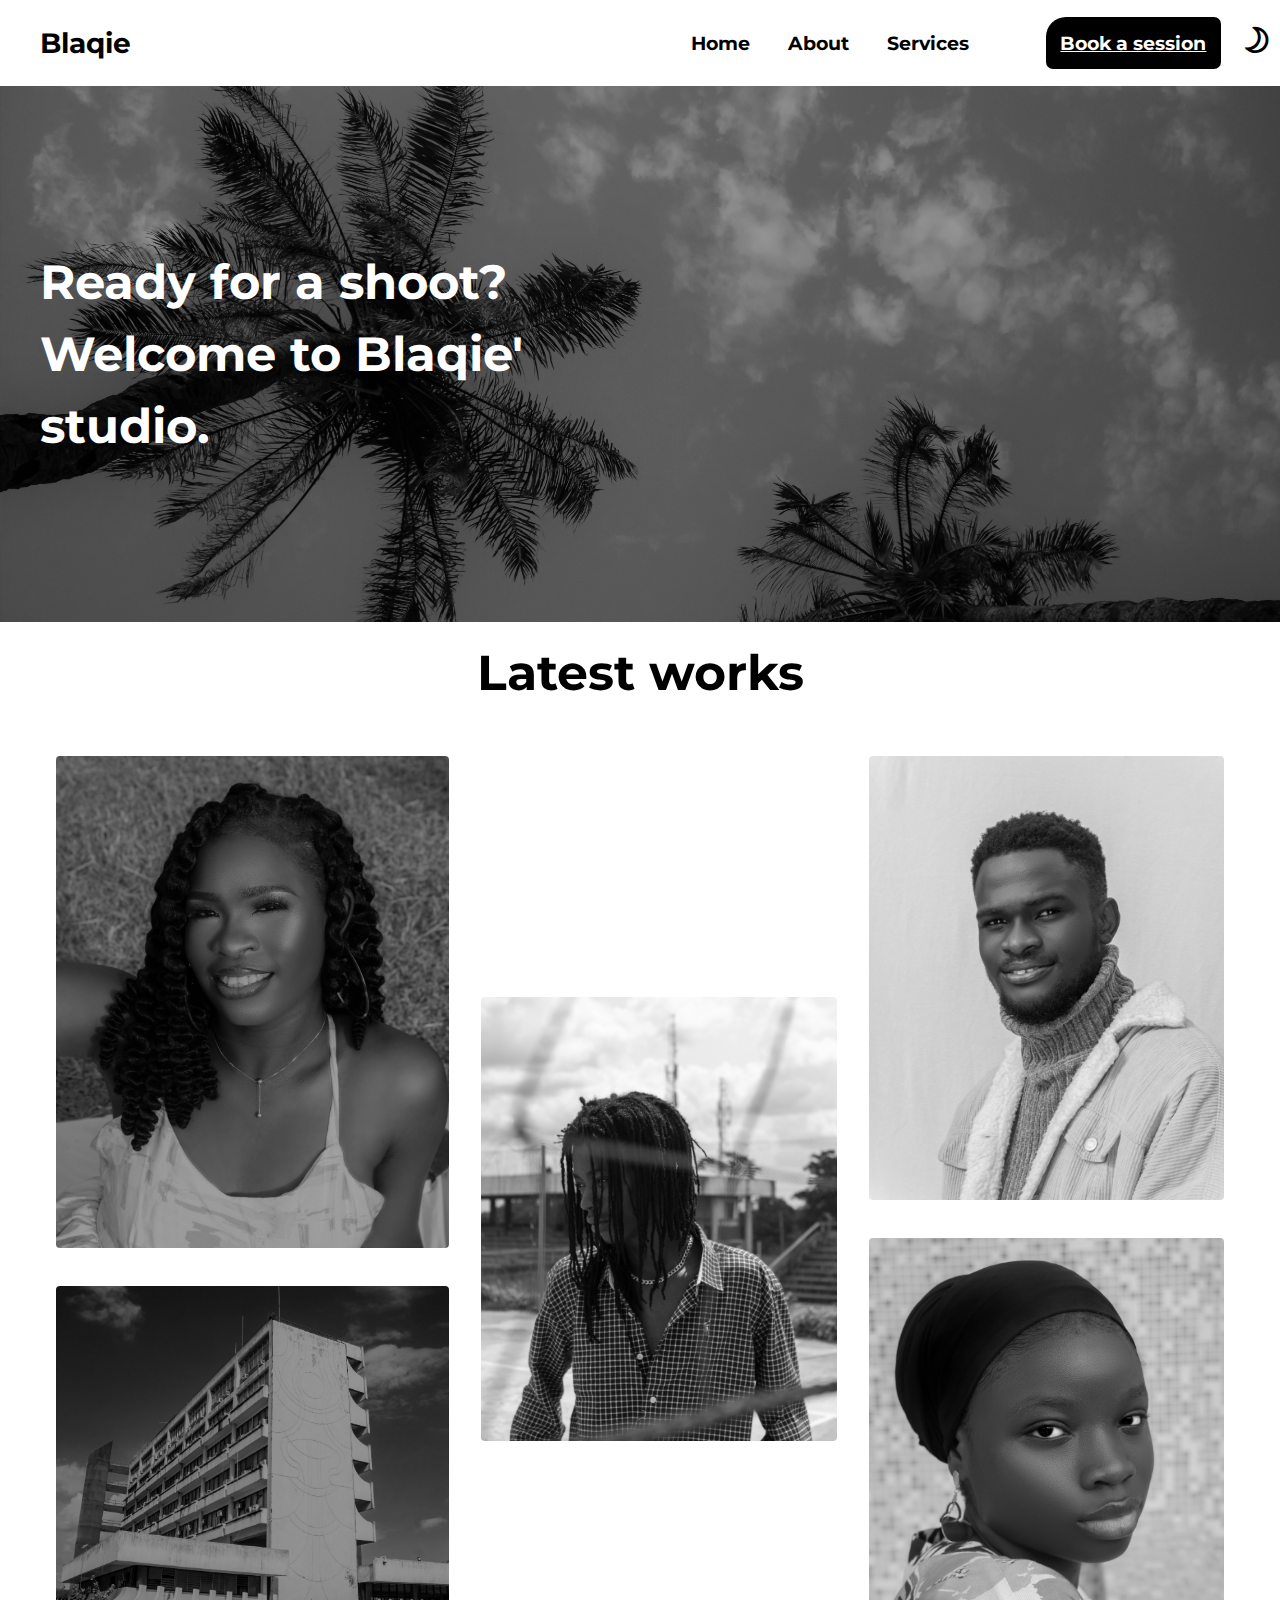
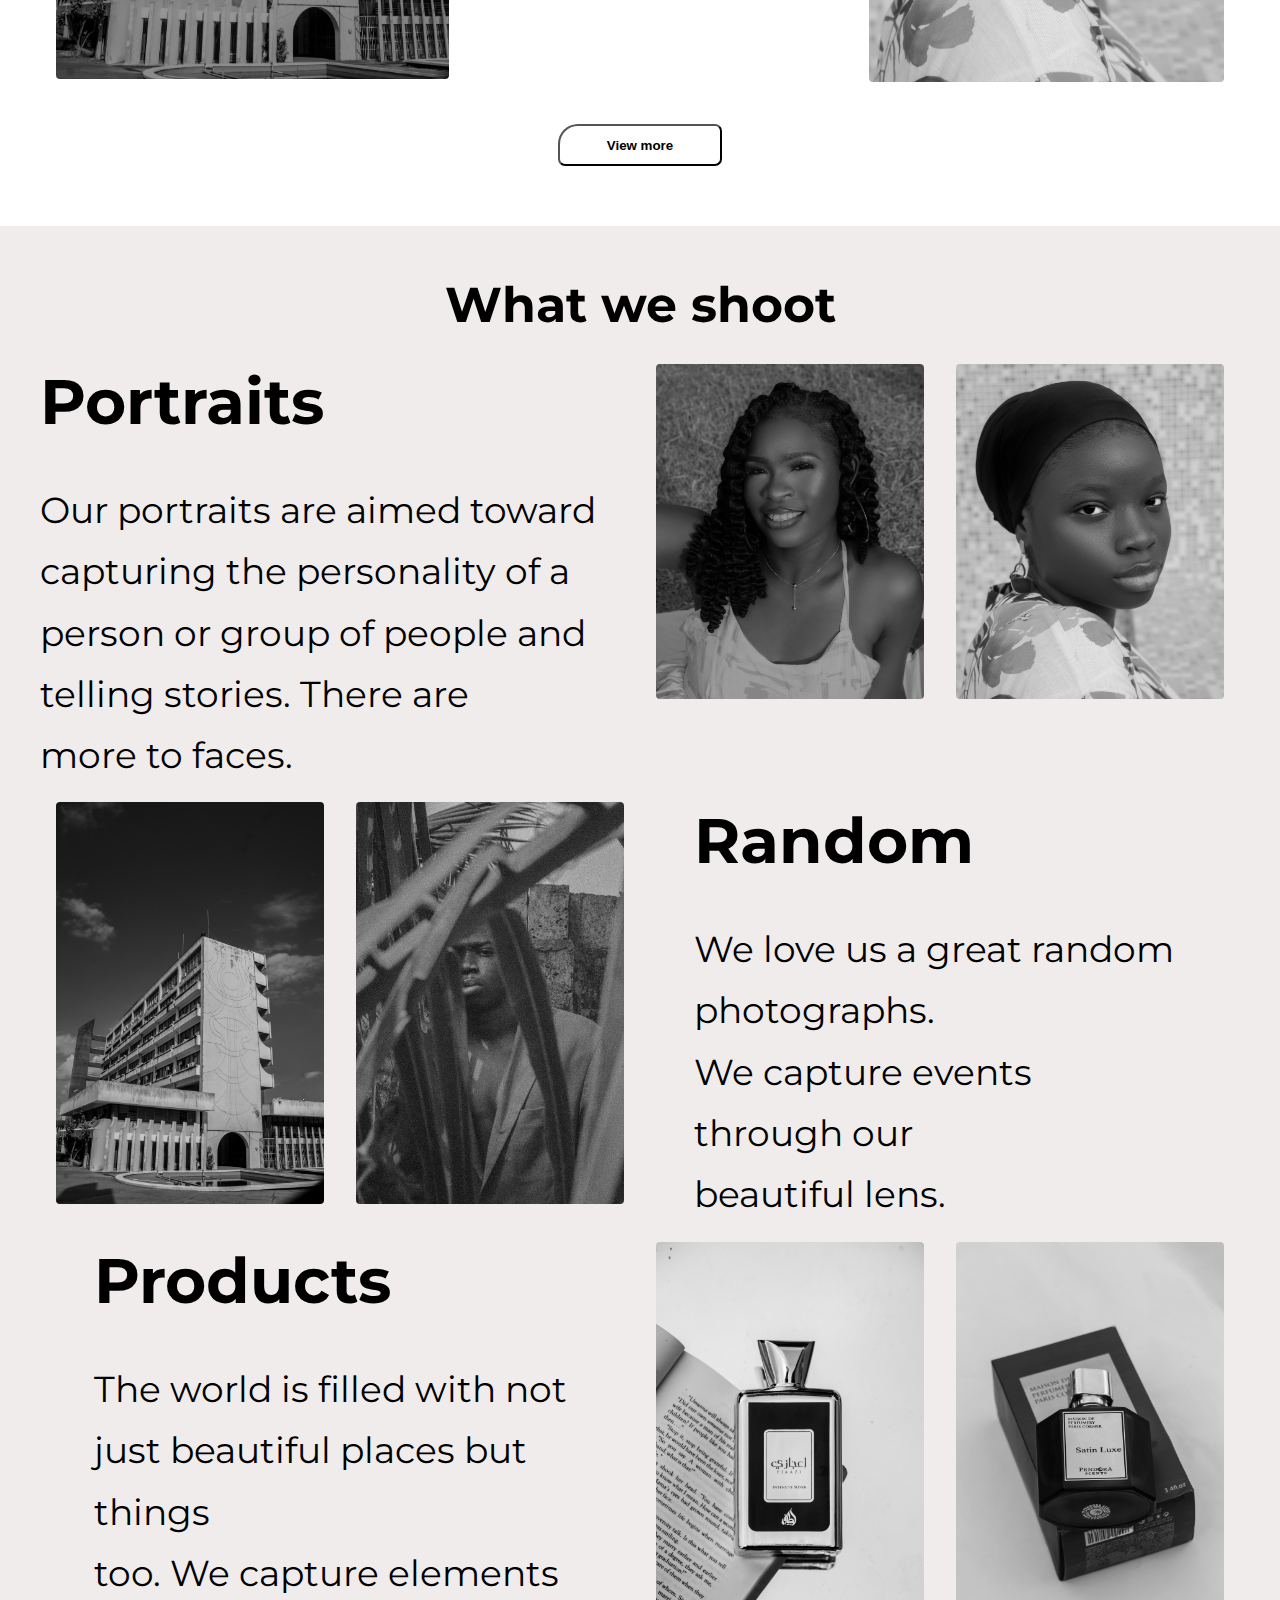
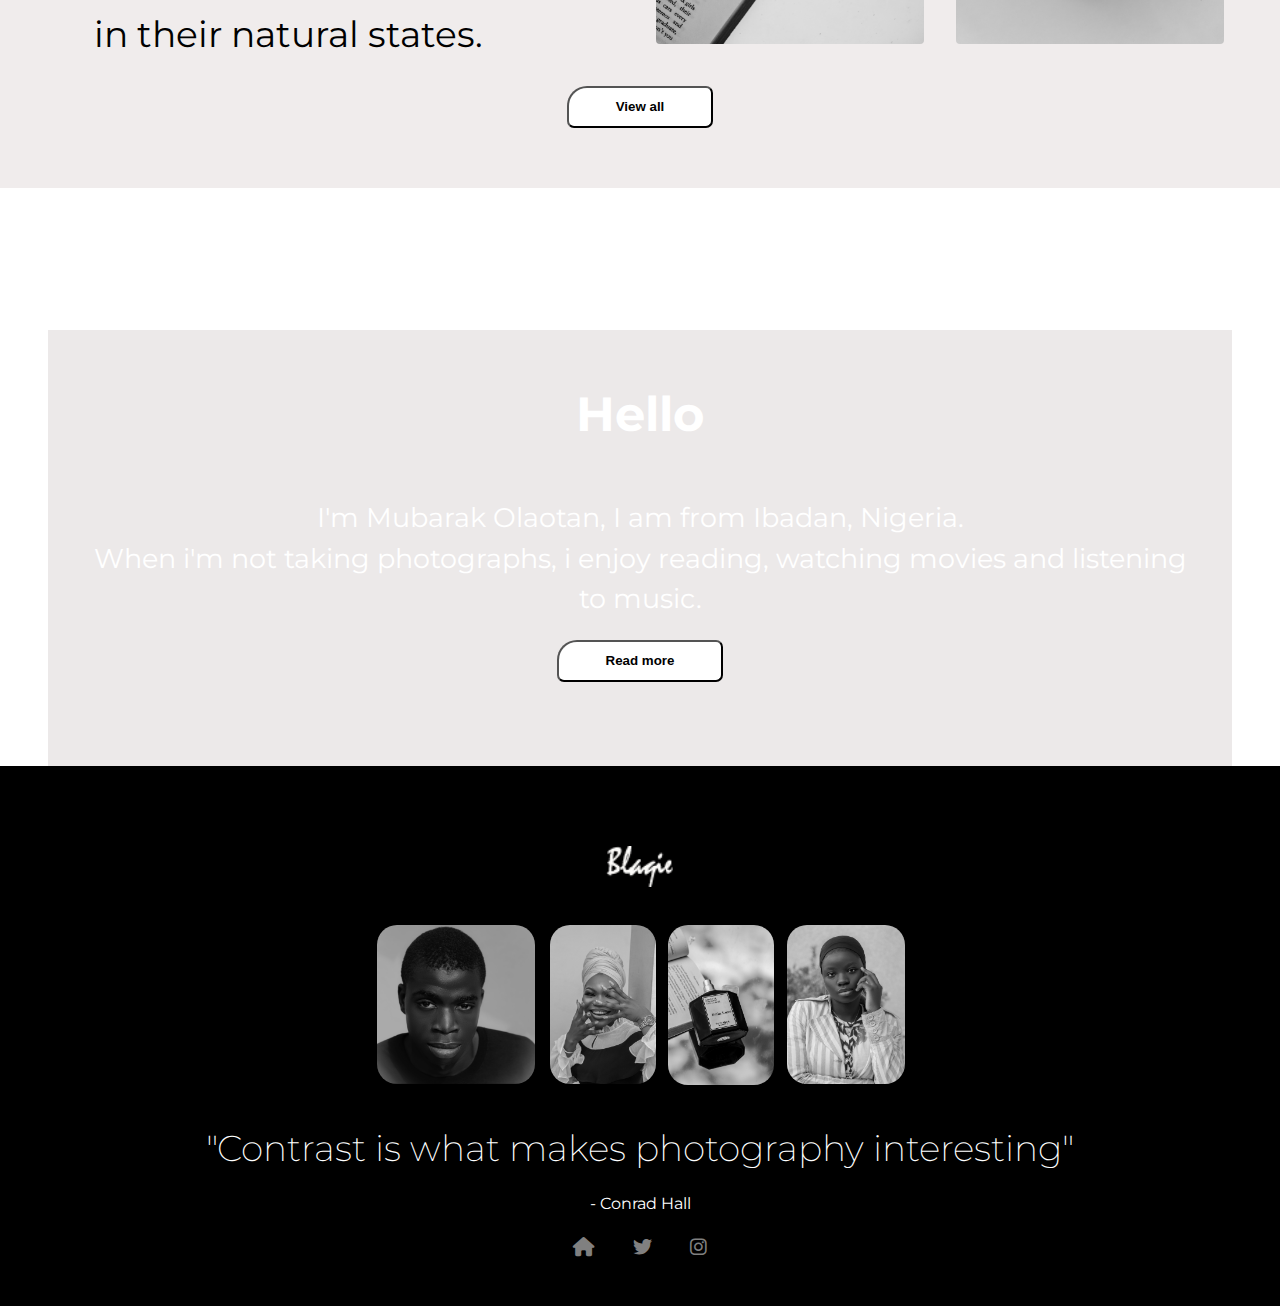
==== index.html @ c57136c0 "Initial commit" ====
<!DOCTYPE html>
<html lang="en">
<head>
    <meta charset="UTF-8">
    <meta http-equiv="X-UA-Compatible" content="IE=edge">
    <meta name="viewport" content="width=device-width, initial-scale=1.0">
    <title>Blaqie Photography</title>

 
    <link rel="preconnect" href="https://fonts.googleapis.com">
   
    <link rel="preconnect" href="https://fonts.gstatic.com" crossorigin>

    <link rel="stylesheet" href="https://fonts.googleapis.com/css2?family=Material+Symbols+Outlined:opsz,wght,FILL,GRAD@48,200,0,0" />

    <!-- Google font: Monteserat -->
   
    <link href="https://fonts.googleapis.com/css2?family=Montserrat:ital,wght@0,400;1,300&display=swap" rel="stylesheet">

    <!-- Animate CSS file -->
  <link rel="stylesheet" href="https://cdnjs.cloudflare.com/ajax/libs/animate.css/4.1.1/animate.min.css">

    <!-- Magnific pop css file -->
    <link rel="stylesheet" href="./Vendor/Magnific-Popup-master/dist/magnific-popup.css">

    <!-- Fontawesome CSS file -->
    <link rel="stylesheet" href="all.min.css">

   <!-- Custom css file -->
    <link rel="stylesheet" href="main.css">

    <!-- Custom JS file -->
    <script src="./js/main.js" defer></script>



</head>
<body id="body">

    <div class="container">
        <div class="navbar">
            <div class="flex">
                <div class="logo">
                    <h3>Blaqie</h3>
                </div>
                <nav id="nav" class="hide">
                    <div class="links" id="links">
                        <li><a id="home" class="links-a" href="#">Home</a></li>
                        <li><a id="about" class="links-a" href="#about">About</a></li>
                        <li><a id="service" class="links-a" href="#services">Services</a></li>
                        <li><a id="contact" class="links-a" href="contact.html">Book a session</a></li>
                        <li class="book-session links-a"><a href="contact.html">Book a session</a></li>
                  </div>
                </nav>
                <div class="sm-link">
                    <span class="menu-icon material-symbols-outlined" onclick="myFunction()">
                        menu
                        </span>
                    <span class="material-symbols-outlined close-icon">
                        close
                        </span>
                
            </div>
            <div class="toggle-theme">
                <i class="fa-regular fa-moon moon-icon" onclick="darkMode()" ></i>
                                  
            </div>
            </div>
            </div>

        <section class="section-1">
            <div class="text">
                <h1 class="animate__animated animate__pulse animate__infinite">Ready for a shoot?</h1>
                <h1>Welcome to <span style="color: rgb(255, 255, 255);">Blaqie'</span></h1>
                <h1>studio.</h1>
            </div>
        </section>

        <section class="section-2">
            <div class="title-text">
                <h3>Latest works</h3>
            </div>
            <div class="work-flex grid">
                <div class="first-frame">
                    <div class="frame-1">
                        <a class="text-popup-link" href="./img/Blaq100 (2).jpg"><img src="img/Blaq100 (2).jpg" alt="" class="first-img"></a>
                    </div>
                    <div class="frame-2">
                        <a class="text-popup-link" href="./img/BLAQ-13 (2).jpg"><img src="./img/BLAQ-13 (2).jpg" alt="" class="first-img"></a>
                    </div>
                </div>
                <div class="second-frame">
                    <div class="frame-1">
                        <a class="text-popup-link" href="./img/IMG_9856-Edit-bw.jpg"><img src="img/IMG_9856-Edit-bw.jpg" alt="" class="first-img"></a>
                    </div>
                </div>
                <div class="third-frame">
                    <div class="frame-1">
                        <a class="text-popup-link" href="./img-2/niyi-crop.jpg"><img src="./img-2/niyi-crop.jpg" alt="" class="first-img"></a>
                    </div>
                    <div class="frame-2">
                        <a class="text-popup-link" href="./img/IMG_9786 (2).jpg"><img src="img/IMG_9786 (2).jpg" alt="" class="first-img"></a>
                    </div>
                </div>
            </div>
            <a target="_blank" href="https://blaqie.mypixieset.com/clients/"><button class="viewmore-btn">
                View more
            </button></a>
         </section>

        <div>
            <section class="section-3" id="services">
                <div class="title-text">
                    <h3>What we shoot</h3>
                </div>
                <div class="categories">
                    <div class="category portrait">
                        <div class="category-flex">
                            <div class="category-text">
                                <div class="category-title"><h3>Portraits</h3></div>
                                <div class="category-main-text">
                                    <p>Our portraits are aimed toward capturing the personality of a <br> person or group of people and telling stories. There are <br> more to faces.</p>
                                </div>
                            </div>
                            <div class="category-images">
                                <div>
                                    <a class="text-popup-link" href="./img/Blaq100 (2).jpg"><img src="img/Blaq100 (2).jpg" alt="" class="first-img"></a>
                                </div>
                                <div>
                                    <a class="text-popup-link" href="img/IMG_9786 (2).jpg"><img src="img/IMG_9786 (2).jpg" alt="" class="first-img"></a>
                                </div>
                            </div>
                        </div>
                    </div>
    
                    <div class="category weddings">
                        <div class="category-flex">
                            <div class="category-images">
                                <div>
                                    <a class="text-popup-link" href="./img-2/OAU.jpg"><img src="./img-2/OAU.jpg" alt="" class="first-img"></a>
                                    
                                </div>
                                <div>
                                    <a class="text-popup-link" href="./img-2/Zeem.jpg"><img src="./img-2/Zeem.jpg" alt="" class="first-img"></a>
                                </div>
                            </div>
    
                            <div class="category-text">
                                <div class="category-title"><h3>Random</h3></div>
                                <div class="category-main-text">
                                    <p>We love us a great random photographs.<br> We capture events through our <br> beautiful lens.</p>
                                </div>
                            </div>
                           
                        </div>
                    </div>
    
                    <div class="category nature">
                        <div class="category-flex">
                            <div class="category-text">
                                <div class="category-title"><h3>Products</h3></div>
                                <div class="category-main-text">
                                    <p>The world is filled with not just beautiful places but things <br> too. We capture elements in their natural states.</p>
                                </div>
                            </div>
                            <div class="category-images">
                                <div>
                                    <a class="text-popup-link" href="img-2/pp.jpg"><img src="img-2/pp.jpg" alt="" class="first-img"></a>
                                </div>
                                <div>
                                    <a class="text-popup-link" href="img-2/x.jpg"><img src="img-2/x.jpg" alt="" class="first-img"></a>
                                </div>
                            </div>
                        </div>
                    </div>
                </div>
               <div class="view-btn">
               <a target="_blank" href="https://blaqie.mypixieset.com/portfolio/"> <button class="viewmore-btn">
                View all
            </button></a>
               </div>
             </section>
        </div>

         <section class="section-4" id="about">
            <div class="about-title">
                    <div class="about-title-text">
                        <h3>About</h3>
                    </div>
                </div>
           <div class="container-flex">
            <div class="about-container">
                
                <div class="about-body">
                    <div class="about-body-header">
                        <h1>Hello</h1>
                    </div>
                    <div class="about-body">
                        <p>I'm Mubarak Olaotan, I am from Ibadan, Nigeria.</p>
                        <p>When i'm not taking photographs, i enjoy reading, watching movies and listening to music.</p><span id="dots"></span><span id="more"><p>I started my photgraphy journey in 2017, using mobile devices as my photography tool.</p>
                        <p>I believe in perfect simplicity and a high will to improve my photography skils, my interests are in Portrait, Events, Landscape and Creative Photography.</p>
                        <p class="para-ending"></p>
                        <p class="blaq">Bb.</p></span>
                        <button onclick="readMore()" id="myBtn">Read more</button>
                        
                    </div>
                </div>
            </div>
           </div>
         </section>

         <footer id="footer">
            <div class="footer-logo-div">
                <img src="img/logo.png" alt="" class="footer-logo">
               </div>
             <div class="wrapper">
                <div class="footer-img-flex">
                    <div><img src="img/Blaq (2).jpg" alt=""></div>
                    <div><img src="./img-2/lade.jpg" alt=""></div>
                    <div><img src="./img-2/pp-3.jpg" alt=""></div>
                    <div><img src="./img-2/reedah.jpg" alt=""></div>
                </div>
             </div>
             <div class="footer-text">
                <h2>"Contrast is what makes photography interesting"</h2>
                <p>- Conrad Hall</p> 
             </div>
             <div class="footer-links">
                <li><a href="#"><i class="fa-solid fa-house"></i></a></li>
                <li><a href="https://twitter.com/blaqboiiii"><i class="fa-brands fa-twitter"></i></a></li>
                <li><a href="https://www.instagram.com/holas_gram/"><i class="fa-brands fa-instagram"></i></a>
                </li>
                    
                   
                    
                
            </div>
          

         </footer>
    </div>

<!-- Jquery JS file -->
<script src="./js/jquery.3.6.1.js"></script>

<!-- Magnific JS file -->
<script src="./Vendor/Magnific-Popup-master/dist/jquery.magnific-popup.min.js"></script>


</body>
</html>
---- main.css ----
:root {
    --logo-font : ;
    --links-font : 1em;
    --h1-font : 3em; 
    --line-height-h1 : 1.5;
    --h2-font : 2.25em;
    --h3-font : 1.75em;
    --headings : ;
    --main-text-font :1em ;
    --main-text-line-height : 1.375em;

    --logo-font-mb : ;
    --links-font-mb : 1em;
    --h1-font-mb : 2.2em;
    --line-height-h1-mb: 1.35em;
    --h2-font-mb : 1.625em;
    --h3-font-mb: 1.6em;
    --headings-mb : ;
    --main-text-mb : 1em;
    --main-text-height-mb : 1.25em;

    --font-family : 'Source Sans Pro', sans-serif;

}


*{
    box-sizing: border-box;
    margin: 0;
    padding: 0;
}



/* ...fonts... */

h1 {
    font-size: var(--h1-font);
    line-height: var(--line-height-h1);
}

h2 {
    font-size: var(--h2-font);
}

h3 {
    font-size: var(--h3-font);
}


/* ..End of fonts */

img {
    border-radius: 20px;
}


body {
    font-family: 'Montserrat', sans-serif;
    font-size: var(--main-text-font);
    line-height: var( --main-text-line-height);
}

.logo a {
    color: black;
    text-decoration: none;
}

.container {
    position: relative;
}

.flex {
    display: flex;
    justify-content: space-between;
    padding: 2em 2.5em;
}

.sm-link {
    display: none;
}

.menu-icon {
    font-weight: 700;
}

.close-icon {
    display: none;
}

.links {
    display: flex;
    list-style: none;
    font-size: 1.2em;
    font-weight: 700;
}

.links li {
    padding: 0 1em;
}

.links-a {
    text-decoration: none;
    color: black;
}

.links a:hover {
    color: rgb(199, 190, 190);
}

#contact {
    display: none;
}

.book-session a {
    background-color: black;
    color: white;
    padding: .75em;
    border-radius: 7px;
    border-top-left-radius: 20px;
    transition: all .5s ease-out;
}

.book-session a:hover {
    background-color: rgb(255, 255, 255);
    border: 1px solid black;
    color: black;
}

button {
    background-color: white;
    color: black;
    padding: .85em 3.5em;
    margin: 1.5em 0;
    border-radius: 7px;
    border-top-left-radius: 20px;
    font-weight: bolder;
    cursor: pointer;
    transition: all .3s ease-in;
}

button:hover {
    background-color: black;
    color: white;
}

.toggle-theme {
    position: absolute;
    top: 33px;
    right: 10px;
    cursor: pointer;
}

.moon-icon {
    font-size: 30px;
    transform: rotate(-140deg);
    position: relative;
    top: -8px;
}

.moon-icon:hover {
    color: rgb(199, 190, 190);
}

.section-1 {
    background: url(img/11\ \(2\).jpg);
    background-size: cover;
    background-attachment: fixed;
    padding: 10em 0;
    line-height: 2;
    color: white;
}

.section-1 .text {
    margin-left: 2.5em;
}

.section-2 {
    text-align: center;
    margin: 2.5em;
}

.title-text {
    margin-bottom: 2em;
    margin-top: 1em;
    text-align: center;
    font-size: var(--h3-font);
}

.section-2 img {
    max-width: 100%;
    padding: 1em;
}

.second-frame {
    display: flex;
    flex-direction: column;
    justify-content: center;
    align-items: center;
}

.work-flex {
    display: flex;
}

.section-2 .grid a:hover img{
    filter: brightness(1.1) drop-shadow(1px 8px 30px #b8b4b4);
}


.section-3 {
    background: rgb(240, 236, 236);
    padding: 2.5em;
}


.section-3 .title-text {
    margin-top: 1em;
    margin-bottom: 2rem;
    text-align: center;
}

.category-flex {
    display: grid;
    grid-template-columns: repeat(2, 50%)
}


.category-text {
    display: flex;
    flex-direction: column;
    justify-content: center;
    line-height: 1.7;
    font-size: var(--h2-font);
}


.weddings .category-text, 
.nature .category-text {
    padding: 0 1.5em;
}


.category-title {
    padding-bottom: .7em;
}


.section-3 img {
    width: 100%;
    padding: 1em;
    object-fit: scale-down;
}


.category-images {
    display: flex;
}


.section-3 .category-images a:hover img{
    filter: brightness(1.1) drop-shadow(1px 8px 30px #b8b4b4);
}


.view-btn {
    text-align: center;
}

/* Start About Me*/


section.section-4 {
    background: url(./img/Screenshot\ 2022-04-10\ 001632.png) no-repeat;
    background-size: cover;
    background-attachment: fixed;
    color: white;
    text-align: center;
}


.about-title-text {
    margin-bottom: 2em;
    padding-top: 4rem;
    text-align: center;
    font-size: var(--h3-font);
    color: white;
}


.about-container {
    background-color: #9283832d;
    margin-left: 3rem;
    margin-right: 3rem;
}

.about-body-header {
    padding: 1rem;
}

.about-body {
    padding: 2rem 1rem; 
}

.about-body p {
    font-size: 1.7em;
    line-height: 1.5;
    font-weight: normal;
}

.blaq {
    margin-top: 2rem;
}

#more {display: none;}

/*End About*/


footer {
    text-align: center;
    background: black;
    color: rgb(88, 88, 88);
    padding: 3em;
}

.wrapper {
    margin: 2em 20em;
}


footer img {
    width: 90%;
}

.footer-img-flex {
    display: flex;
}


.footer-links {
    display: flex;
    list-style: none;
    font-size: 1.2em;
    justify-content: center;
    font-weight: 500;
}

.footer-links li {
    padding: 0 1em;
}


.footer-links a{
    text-decoration: none;
    color: grey; 
}

.footer-links a:hover {
    color: rgb(255, 255, 255);
}

.footer-text {
    color: white;
    margin-bottom: 20px;
    margin-top: 30px;
    line-height: 1.4;
}

.footer-text h2{
    font-weight: 200;
}

.footer-text p{
    padding-top: 20px;
}


.footer-logo {
    width: 100px;
    margin-top: 2rem;
}




/* Start Contact Section */

.hero-section {
    margin: 200px 200px;
}

.contact-flex {
    display: flex;
    
}

.contact-heading {
    margin-top: 3rem;
    margin-right: 3.5rem;
}

.hero-section .hero-text h1{
    font-size: 70px;
}

.contact-heading h4 {
    font-size: 25px;
    font-weight: 500;
}

.contact-info {
    margin-top: 1rem;
}

.contact-info p {
    font-size: 35px;
    font-weight: 400;
    text-decoration: underline;
}

.contact-info a{
    color: black;
}

.contact-info p a:hover{
    color: rgb(141, 136, 136);}


/* End Contact Section */

/* Start Dark Mode */

.dark-body {
    background: url(img/Blaq-40.jpg);
    background-attachment: fixed;
    color: white;
    font-family: 'Montserrat', sans-serif;
    font-size: var(--main-text-font);
    line-height: var( --main-text-line-height);
    transition: all .6s ease-in;
}

.dark-section-3 {
    background: rgba(240, 236, 236, 0.24);
    padding: 2.5em;
}

.dark-category-text {
    font-size: .7em;
    line-height: 1;
    color: black;
}


.dark-li-a {
    text-decoration: none;
    color:white
}

/* End Dark Mode */




/* Media Queries */


@media only screen and (max-width: 600px) {
    
    h1 {
        font-size: var(--h1-font-mb);
        line-height: var(--line-height-h1-mb);
    }
    
    h2 {
        font-size: var(--h2-font-mb);
    }
    
    h3 {
        font-size: var(--h3-font-mb);
        line-height: 1em;
    }

    p {
        font-size: 1.7em;
        line-height: var(--main-text-line-height);
    }
   

    .footer-links li {
        padding: .4em ;
    }

    .footer-img-flex {
        display: none;
    }

    button {
        padding: .6em 1.5em;
    }

    .work-flex {
        display: flex;
        flex-direction: column;
    }

    .category-flex {
        display: block;
    }

    .section-3 .portrait {
        border-bottom: 1px solid rgb(43, 42, 42);
       
    }

    .section-3 .nature {
        border-top: 1px solid rgb(43, 42, 42);
        margin-top: 1rem;
        padding-top: .5rem;
    }

    .about-body p {
        font-size: .9em;
        line-height: 1.5;
        font-weight: normal;  
    }

    .about-container {
        margin: 1rem 1rem 0 1rem;
    }

    .footer-logo {
        width: 60px;
        margin-top: 2rem;
    }

    .moon-icon {
        font-size: 15px;
        transform: rotate(-140deg);
    }

    .category-text .category-title h3 {
        font-size: 2.5em;
    }

    .section-3 .title-text {
        margin-top: 0;
    }

}



@media only screen and (max-width: 768px) {
   
    body {
        font-family: 'Montserrat', sans-serif;
        background-attachment: fixed;
        color: black;
    }

    .category-text {
        font-size: .7em;
        line-height: 1;
        color: black;
    }

    .section-3 {
        background: rgba(240, 236, 236, 0.24);
        padding: 2.5em;
    }


    .links {
        display: none;
        padding-top: 70px;
        padding-left: 50px;
     }
 
 
    .links li {
         padding: 0;
         color: black;
         padding: 5px 0;
    }
 

    .book-session a {
       display: none;
    }

    #contact {
        display: block;
    }
 
    .sm-link {
         display: block;
         position: relative;
         bottom: 0px;
         cursor: pointer;
     }

 .moon-icon {
        font-size: 20px;
        transform: rotate(-140deg);
        position: relative;
        top: 0px;
    }


    /* Start nav mobile */

    nav {
        width: 100%;
        height: 100vh;
        background-color: #000000;
        display: flex;
        flex-direction: column;
        justify-content: center;
        position: fixed;
        top: 0;
        left: 0;
   }

    .hide {
        visibility: hidden;
    }

    /* End nav mobile */


    /* Start Contact Section */

    
    .hero-section {
        margin-left: 2rem;
        margin-right: 2rem;
        margin-top: 5rem;
        margin-bottom: 3rem;
    }

    .hero-text {
        margin-top: 3rem;
    }

    .contact-flex {
        display: flex;
        flex-direction: column;
        
    }

    .contact-heading {
        margin-top: 1rem;
        margin-right: .5rem;
    }

    .hero-section .hero-text h1{
        font-size: 30px;
    }

    .hero-contacts {
        margin-top: 3rem;
    }

    .contact-heading h4 {
        font-size: 10px;
        font-weight: 300;
    }

    .contact-info {
        margin-top: 0;
    }

    .contact-info p {
        font-size: 15px;
        font-weight: 200;
        text-decoration: underline;
    }


    .contact-info p a:hover{
        color: rgb(141, 136, 136);}


    /* End Contact Section */

}




@media only screen and (min-width: 601px) and (max-width: 1200px) {
    h1 {
        font-size: 2.5em;
        line-height: 1.3;
    }

    h2 {
        font-size: 1.9em;
    }

    h3 {
        font-size: 1.5em;
    }

    .category-text {
        font-size: 1.1em;
    }

    .category-text .category-main-text p{
        line-height: 1.5;
    }

    .footer-img-flex {
        display: none;
    }
}
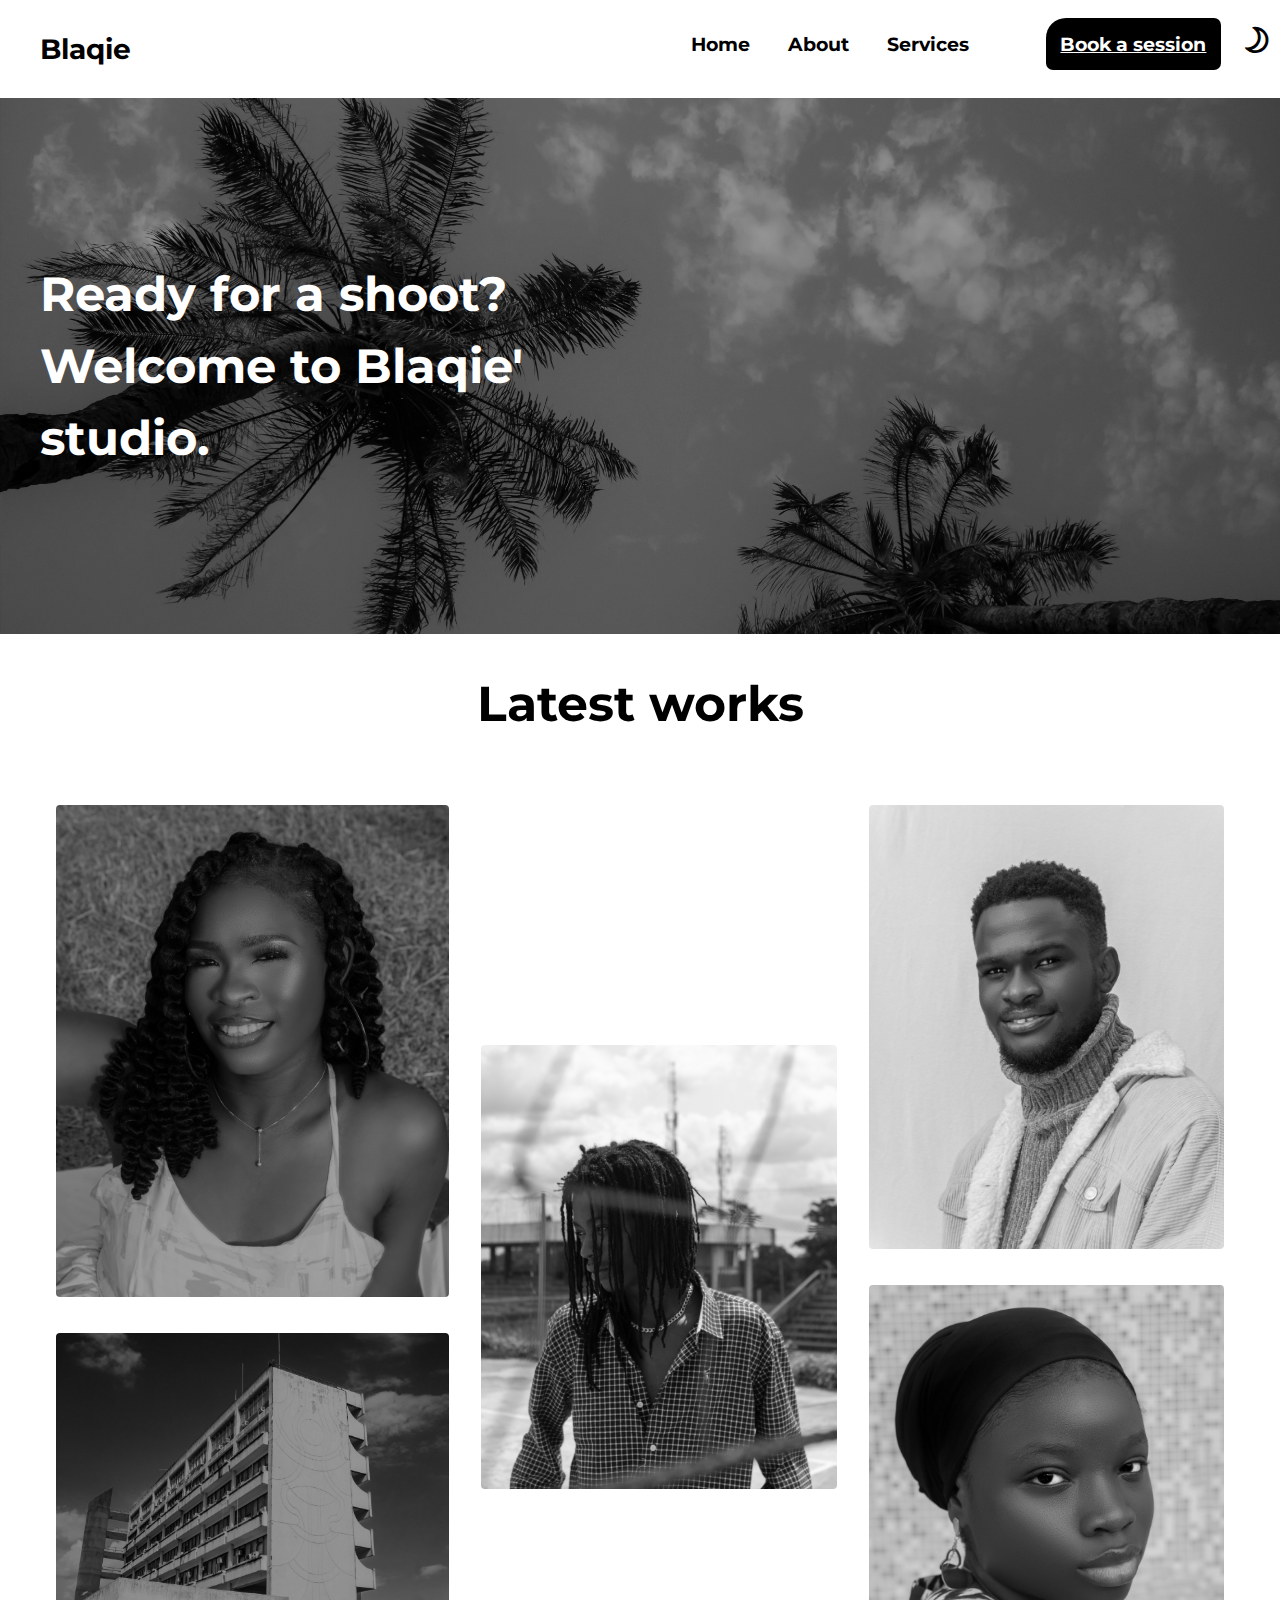
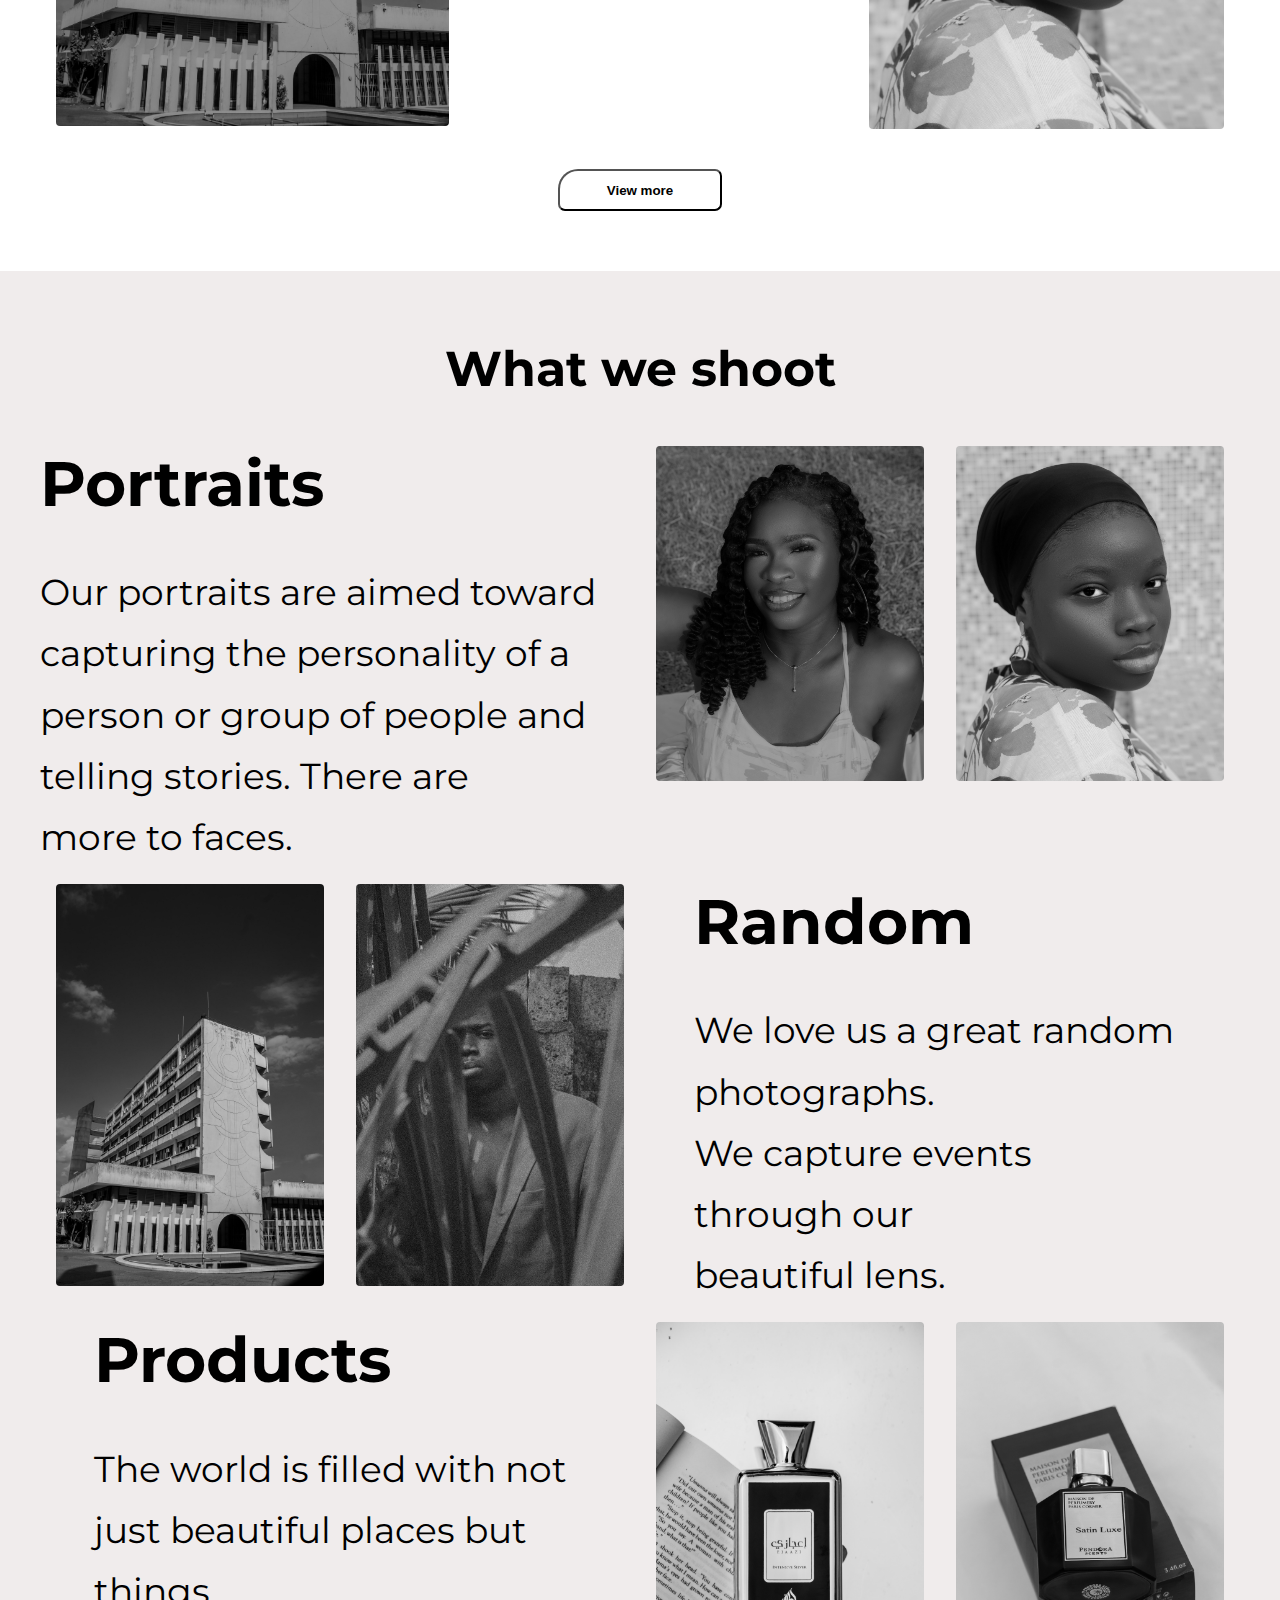
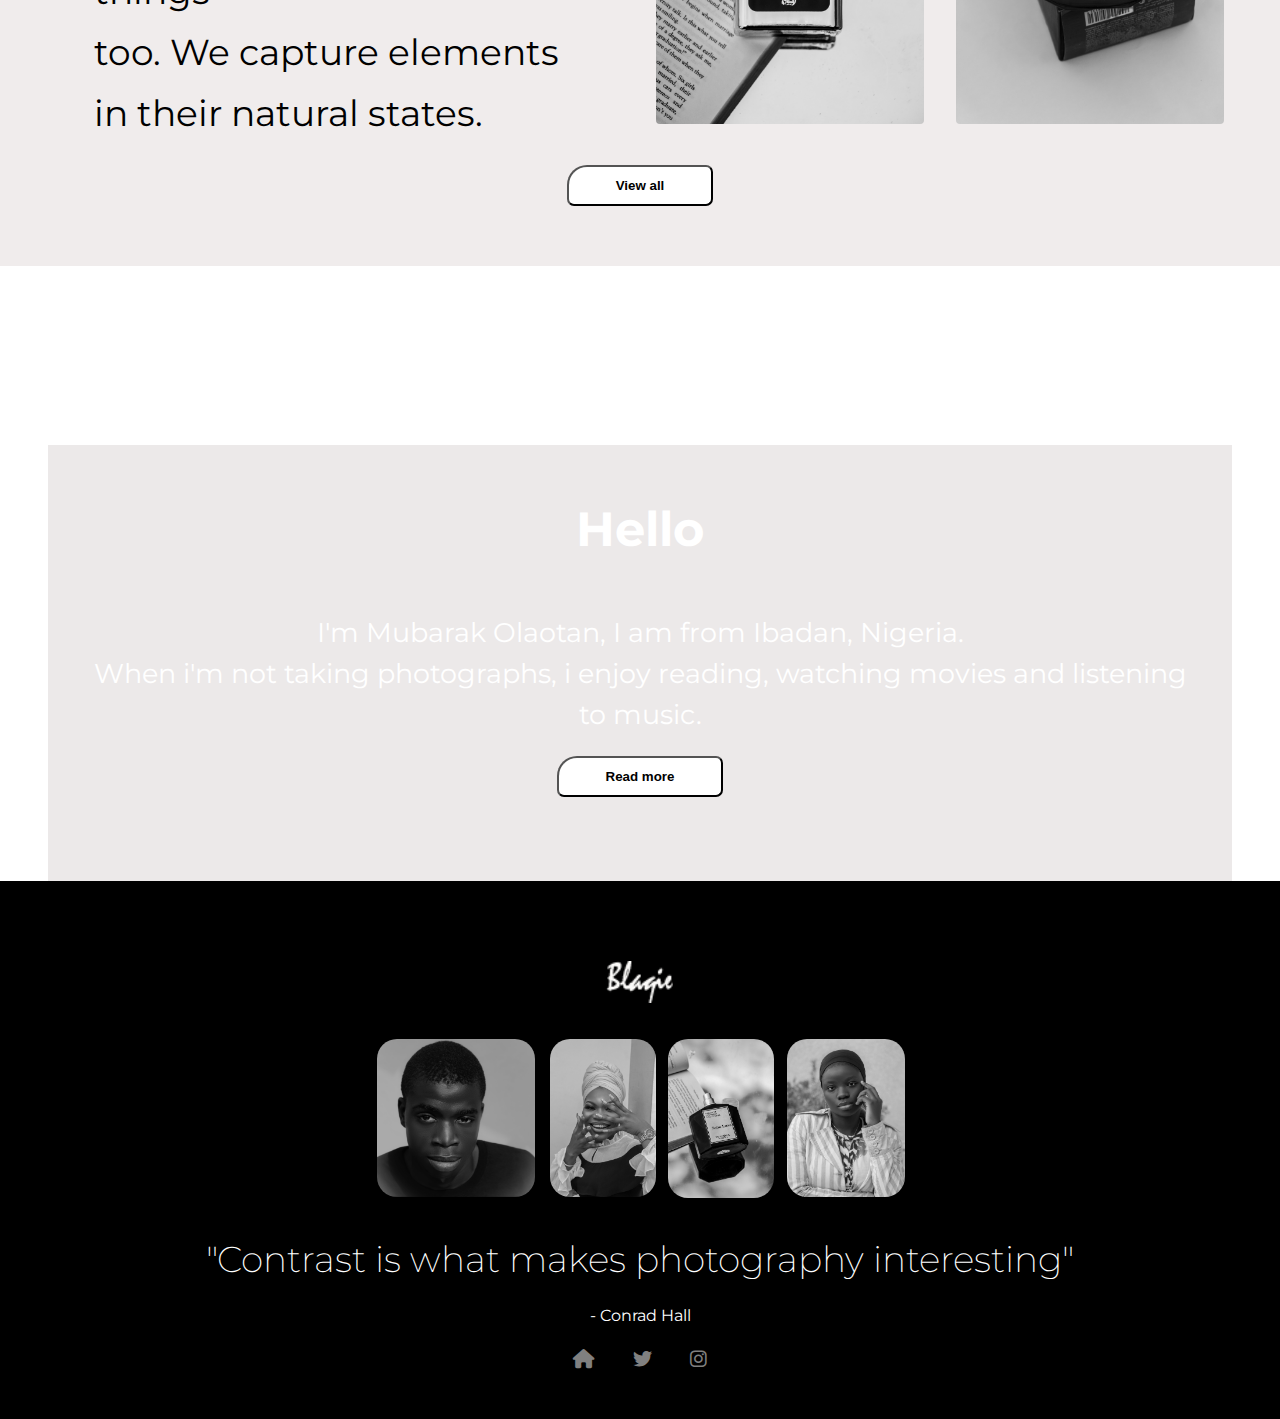
==== commit 2ce84a02: "Update index.html" ====
--- a/index.html
+++ b/index.html
@@ -5,17 +5,15 @@
     <meta http-equiv="X-UA-Compatible" content="IE=edge">
     <meta name="viewport" content="width=device-width, initial-scale=1.0">
     <title>Blaqie Photography</title>
-
- 
-    <link rel="preconnect" href="https://fonts.googleapis.com">
-   
-    <link rel="preconnect" href="https://fonts.gstatic.com" crossorigin>
-
+    <!-- Hamburger ICON -->
     <link rel="stylesheet" href="https://fonts.googleapis.com/css2?family=Material+Symbols+Outlined:opsz,wght,FILL,GRAD@48,200,0,0" />
 
     <!-- Google font: Monteserat -->
    
-    <link href="https://fonts.googleapis.com/css2?family=Montserrat:ital,wght@0,400;1,300&display=swap" rel="stylesheet">
+    <link rel="preconnect" href="https://fonts.googleapis.com">
+    <link rel="preconnect" href="https://fonts.gstatic.com" crossorigin>
+    <link href="https://fonts.googleapis.com/css2?family=Montserrat:ital,wght@1,300&display=swap" rel="stylesheet">
+
 
     <!-- Animate CSS file -->
   <link rel="stylesheet" href="https://cdnjs.cloudflare.com/ajax/libs/animate.css/4.1.1/animate.min.css">
@@ -70,7 +68,8 @@
 
         <section class="section-1">
             <div class="text">
-                <h1 class="animate__animated animate__pulse animate__infinite">Ready for a shoot?</h1>
+                <h1>Ready for a shoot?</h1>
+                <!-- class="animate__animated animate__pulse animate__infinite" -->
                 <h1>Welcome to <span style="color: rgb(255, 255, 255);">Blaqie'</span></h1>
                 <h1>studio.</h1>
             </div>
--- a/main.css
+++ b/main.css
@@ -7,7 +7,7 @@
     --h3-font : 1.75em;
     --headings : ;
     --main-text-font :1em ;
-    --main-text-line-height : 1.375em;
+    /* --main-text-line-height : 1.375em; */
 
     --logo-font-mb : ;
     --links-font-mb : 1em;
@@ -57,7 +57,7 @@
 
 body {
     font-family: 'Montserrat', sans-serif;
-    font-size: var(--main-text-font);
+    font-size: 1em;
     line-height: var( --main-text-line-height);
 }
 
